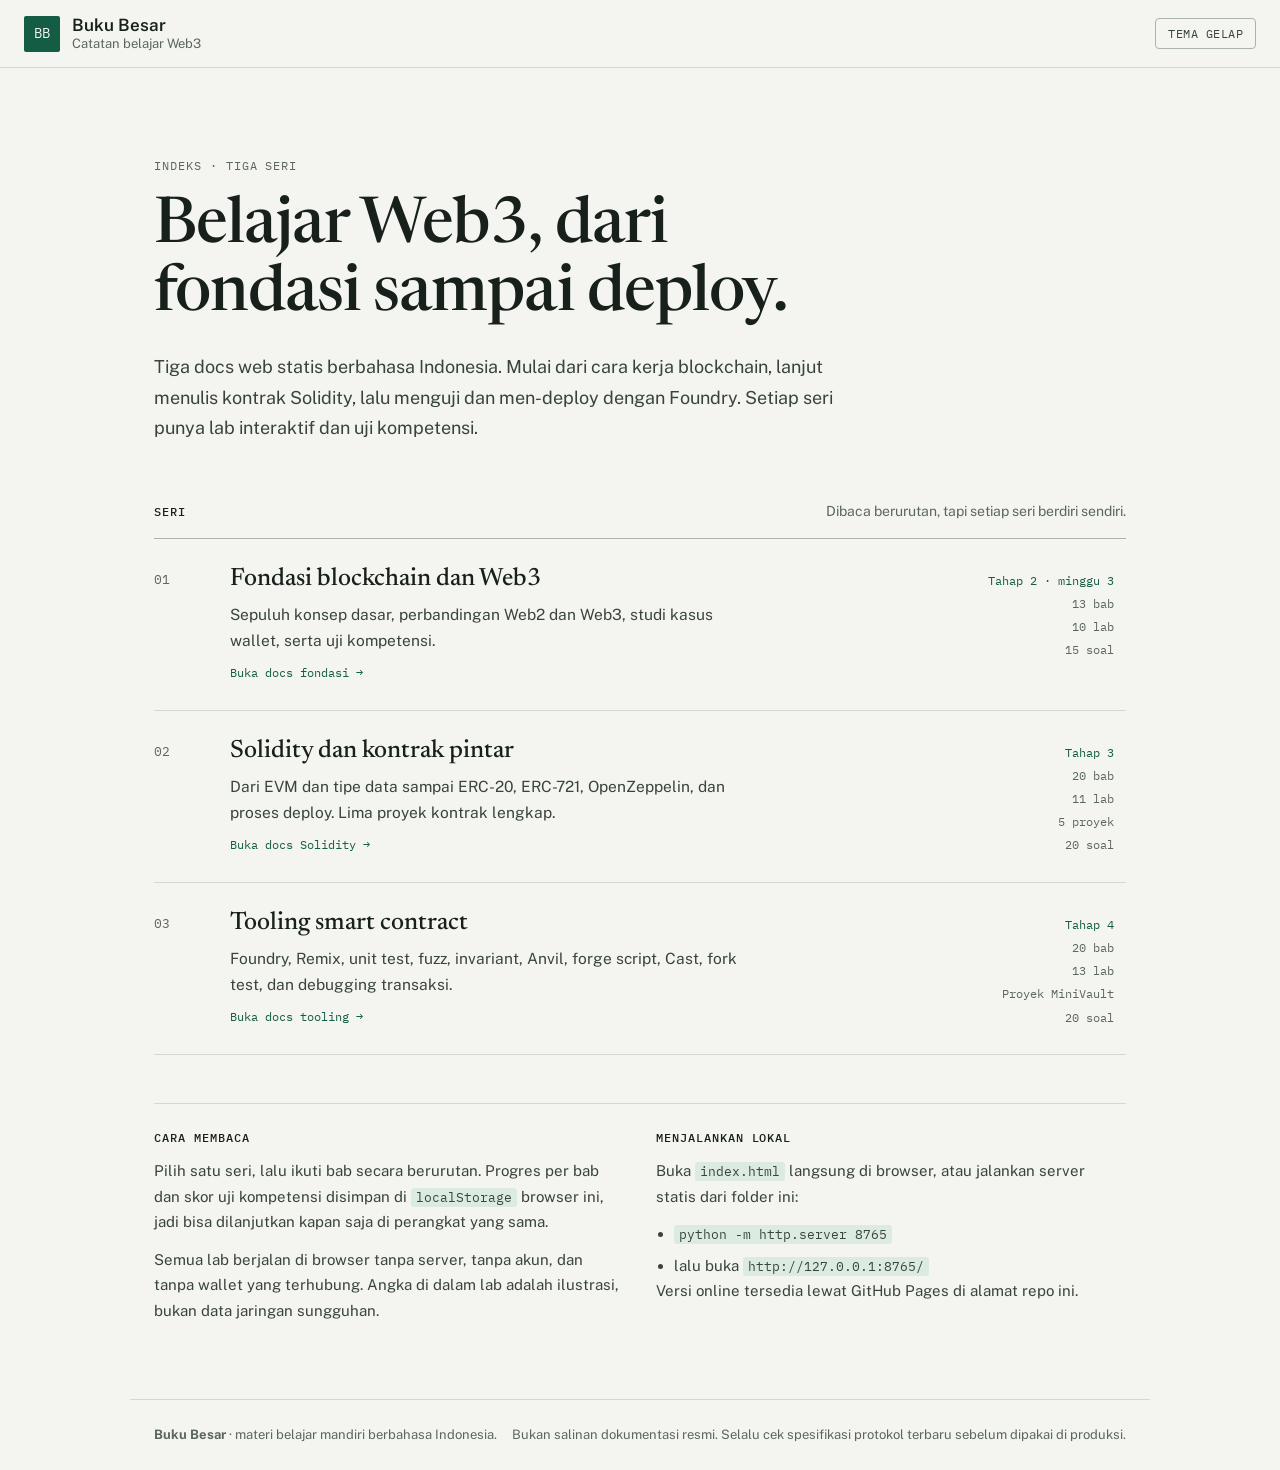
==== index.html @ d469bc22 "Inisialisasi docs belajar Web3: fondasi, Solidity, dan tooling" ====
<!DOCTYPE html>
<html lang="id">
<head>
  <meta charset="UTF-8">
  <meta name="viewport" content="width=device-width, initial-scale=1">
  <title>Buku Besar: Docs belajar Web3, Solidity, dan Tooling</title>
  <meta name="description" content="Indeks tiga seri docs belajar Web3 berbahasa Indonesia: fondasi blockchain, Solidity, dan tooling smart contract. Semua materi berjalan statis di browser.">
  <link rel="icon" href="data:image/svg+xml,%3Csvg xmlns='http://www.w3.org/2000/svg' viewBox='0 0 64 64'%3E%3Crect width='64' height='64' fill='%23145c43'/%3E%3Ctext x='32' y='43' font-family='monospace' font-size='24' fill='%23f4f5f0' text-anchor='middle'%3EBB%3C/text%3E%3C/svg%3E">
  <script>
    (function () {
      try {
        var raw = localStorage.getItem("bukubesar.theme");
        var saved = raw;
        try { saved = JSON.parse(raw); } catch (parseError) {}
        if (saved === "dark" || (!saved && window.matchMedia("(prefers-color-scheme: dark)").matches)) {
          document.documentElement.setAttribute("data-theme", "dark");
        }
      } catch (e) {}
    })();
  </script>
  <link rel="preconnect" href="https://fonts.googleapis.com">
  <link rel="preconnect" href="https://fonts.gstatic.com" crossorigin>
  <link href="https://fonts.googleapis.com/css2?family=IBM+Plex+Mono:wght@400;500&family=Newsreader:ital,opsz,wght@0,6..72,400;0,6..72,500;0,6..72,600;1,6..72,400&family=Public+Sans:wght@400;500;600;700&display=swap" rel="stylesheet">
  <style>
    :root {
      --paper: #f4f5f0;
      --surface: #fbfcf8;
      --ink: #18201b;
      --ink-soft: #38443c;
      --muted: #5b665f;
      --line: #d4d9cf;
      --line-strong: #aab4a9;
      --accent: #145c43;
      --accent-hover: #0e4633;
      --accent-soft: #dcebe2;
      --font-display: "Newsreader", "Iowan Old Style", "Palatino Linotype", Georgia, serif;
      --font-body: "Public Sans", "Segoe UI", system-ui, sans-serif;
      --font-mono: "IBM Plex Mono", "Cascadia Mono", Consolas, monospace;
      --header-h: 68px;
      --radius: 4px;
      color-scheme: light;
    }

    [data-theme="dark"] {
      --paper: #101512;
      --surface: #161d18;
      --ink: #e7e9e1;
      --ink-soft: #c5ccc3;
      --muted: #a4afa6;
      --line: #2b352e;
      --line-strong: #46544a;
      --accent: #6fd3a6;
      --accent-hover: #8ee2ba;
      --accent-soft: #1b3428;
      color-scheme: dark;
    }

    *,
    *::before,
    *::after {
      box-sizing: border-box;
    }

    html {
      -webkit-text-size-adjust: 100%;
    }

    body {
      margin: 0;
      background: var(--paper);
      color: var(--ink);
      font-family: var(--font-body);
      font-size: 17px;
      line-height: 1.7;
    }

    a {
      color: var(--accent);
      text-decoration-thickness: 1px;
      text-underline-offset: 3px;
    }

    a:hover {
      color: var(--accent-hover);
    }

    :focus-visible {
      outline: 2px solid var(--accent);
      outline-offset: 3px;
      border-radius: 2px;
    }

    .skip-link {
      position: absolute;
      left: 12px;
      top: -60px;
      padding: 8px 14px;
      background: var(--accent);
      color: var(--paper);
      border-radius: var(--radius);
      z-index: 20;
    }

    .skip-link:focus {
      top: 12px;
    }

    .site-header {
      display: flex;
      align-items: center;
      justify-content: space-between;
      gap: 16px;
      min-height: var(--header-h);
      padding: 0 24px;
      border-bottom: 1px solid var(--line);
      background: var(--paper);
    }

    .brand {
      display: flex;
      align-items: center;
      gap: 12px;
      color: var(--ink);
      text-decoration: none;
    }

    .brand-mark {
      display: grid;
      place-items: center;
      width: 36px;
      height: 36px;
      background: var(--accent);
      color: var(--paper);
      font-family: var(--font-mono);
      font-size: 14px;
      border-radius: 2px;
    }

    .brand-text {
      display: flex;
      flex-direction: column;
      line-height: 1.25;
    }

    .brand-text strong {
      font-weight: 600;
    }

    .brand-text span {
      color: var(--muted);
      font-size: 13px;
    }

    .theme-toggle {
      padding: 7px 12px;
      border: 1px solid var(--line-strong);
      border-radius: var(--radius);
      background: transparent;
      color: var(--ink-soft);
      font-family: var(--font-mono);
      font-size: 12px;
      letter-spacing: 0.04em;
      text-transform: uppercase;
      cursor: pointer;
    }

    .theme-toggle:hover {
      border-color: var(--accent);
      color: var(--accent);
    }

    main {
      max-width: 1020px;
      margin: 0 auto;
      padding: 0 24px 64px;
    }

    .hero {
      max-width: 720px;
      padding: clamp(48px, 8vw, 88px) 0 clamp(36px, 5vw, 56px);
    }

    .eyebrow {
      margin: 0 0 18px;
      color: var(--muted);
      font-family: var(--font-mono);
      font-size: 12px;
      letter-spacing: 0.08em;
      text-transform: uppercase;
    }

    h1 {
      margin: 0 0 22px;
      font-family: var(--font-display);
      font-size: clamp(2.3rem, 6vw, 4rem);
      font-weight: 500;
      line-height: 1.06;
      letter-spacing: -0.015em;
    }

    .lede {
      margin: 0;
      max-width: 62ch;
      color: var(--ink-soft);
      font-size: 18px;
    }

    .section-head {
      display: flex;
      align-items: baseline;
      justify-content: space-between;
      gap: 24px;
      padding-bottom: 14px;
      border-bottom: 1px solid var(--line-strong);
    }

    .section-head h2 {
      margin: 0;
      font-family: var(--font-mono);
      font-size: 12px;
      font-weight: 500;
      letter-spacing: 0.08em;
      text-transform: uppercase;
    }

    .section-head p {
      margin: 0;
      color: var(--muted);
      font-size: 14px;
      text-align: right;
    }

    .ledger {
      margin: 0;
      padding: 0;
      list-style: none;
    }

    .entry {
      display: grid;
      grid-template-columns: 56px minmax(0, 1fr) auto;
      gap: 20px;
      align-items: start;
      padding: 26px 12px 26px 0;
      border-bottom: 1px solid var(--line);
      color: inherit;
      text-decoration: none;
      transition: background-color 140ms ease;
    }

    .entry:hover {
      background: var(--surface);
      color: inherit;
    }

    .entry:focus-visible {
      outline-offset: -2px;
    }

    .entry-number {
      padding-top: 4px;
      color: var(--muted);
      font-family: var(--font-mono);
      font-size: 13px;
      font-variant-numeric: tabular-nums;
    }

    .entry-body h3 {
      margin: 0 0 6px;
      font-family: var(--font-display);
      font-size: 25px;
      font-weight: 500;
      line-height: 1.2;
    }

    .entry-body p {
      margin: 0;
      max-width: 58ch;
      color: var(--ink-soft);
      font-size: 15.5px;
    }

    .entry-meta {
      display: flex;
      flex-direction: column;
      gap: 4px;
      padding-top: 6px;
      color: var(--muted);
      font-family: var(--font-mono);
      font-size: 12px;
      line-height: 1.6;
      text-align: right;
      white-space: nowrap;
    }

    .entry-meta .stage {
      color: var(--accent);
    }

    .entry-arrow {
      display: block;
      margin-top: 10px;
      color: var(--accent);
      font-family: var(--font-mono);
      font-size: 12px;
    }

    .notes {
      display: grid;
      grid-template-columns: minmax(0, 1fr) minmax(0, 1fr);
      gap: 32px;
      margin-top: 48px;
      padding-top: 24px;
      border-top: 1px solid var(--line);
    }

    .notes h2 {
      margin: 0 0 10px;
      font-family: var(--font-mono);
      font-size: 12px;
      font-weight: 500;
      letter-spacing: 0.08em;
      text-transform: uppercase;
    }

    .notes p {
      margin: 0 0 12px;
      color: var(--ink-soft);
      font-size: 15px;
    }

    .notes ul {
      margin: 0;
      padding-left: 18px;
      color: var(--ink-soft);
      font-size: 15px;
    }

    .notes li + li {
      margin-top: 6px;
    }

    .notes code {
      padding: 1px 5px;
      background: var(--accent-soft);
      border-radius: 3px;
      font-family: var(--font-mono);
      font-size: 13px;
    }

    .site-footer {
      display: flex;
      flex-wrap: wrap;
      justify-content: space-between;
      gap: 12px;
      max-width: 1020px;
      margin: 0 auto;
      padding: 24px;
      border-top: 1px solid var(--line);
      color: var(--muted);
      font-size: 13px;
    }

    .site-footer p {
      margin: 0;
    }

    @media (max-width: 720px) {
      body {
        font-size: 16px;
      }

      .site-header {
        padding: 0 18px;
      }

      main {
        padding: 0 18px 48px;
      }

      .entry {
        grid-template-columns: 40px minmax(0, 1fr);
        gap: 12px;
        padding-right: 0;
      }

      .entry-meta {
        grid-column: 2;
        flex-direction: row;
        flex-wrap: wrap;
        gap: 4px 12px;
        padding-top: 0;
        text-align: left;
      }

      .entry-body h3 {
        font-size: 22px;
      }

      .notes {
        grid-template-columns: 1fr;
        gap: 24px;
      }

      .section-head {
        align-items: flex-start;
        flex-direction: column;
        gap: 4px;
      }

      .section-head p {
        text-align: left;
      }
    }

    @media (prefers-reduced-motion: reduce) {
      .entry {
        transition: none;
      }
    }
  </style>
</head>
<body>
  <a class="skip-link" href="#konten">Lewati ke konten</a>

  <header class="site-header">
    <a class="brand" href="./" aria-label="Buku Besar, halaman indeks">
      <span class="brand-mark" aria-hidden="true">BB</span>
      <span class="brand-text">
        <strong>Buku Besar</strong>
        <span>Catatan belajar Web3</span>
      </span>
    </a>
    <button class="theme-toggle" id="theme-toggle" type="button" aria-pressed="false">Tema gelap</button>
  </header>

  <main id="konten">
    <section class="hero">
      <p class="eyebrow">Indeks &middot; tiga seri</p>
      <h1>Belajar Web3, dari fondasi sampai deploy.</h1>
      <p class="lede">Tiga docs web statis berbahasa Indonesia. Mulai dari cara kerja blockchain, lanjut menulis kontrak Solidity, lalu menguji dan men-deploy dengan Foundry. Setiap seri punya lab interaktif dan uji kompetensi.</p>
    </section>

    <section aria-labelledby="judul-seri">
      <div class="section-head">
        <h2 id="judul-seri">Seri</h2>
        <p>Dibaca berurutan, tapi setiap seri berdiri sendiri.</p>
      </div>

      <ol class="ledger">
        <li>
          <a class="entry" href="docs/">
            <span class="entry-number" aria-hidden="true">01</span>
            <span class="entry-body">
              <h3>Fondasi blockchain dan Web3</h3>
              <p>Sepuluh konsep dasar, perbandingan Web2 dan Web3, studi kasus wallet, serta uji kompetensi.</p>
              <span class="entry-arrow">Buka docs fondasi &rarr;</span>
            </span>
            <span class="entry-meta">
              <span class="stage">Tahap 2 &middot; minggu 3</span>
              <span>13 bab</span>
              <span>10 lab</span>
              <span>15 soal</span>
            </span>
          </a>
        </li>
        <li>
          <a class="entry" href="solidity/">
            <span class="entry-number" aria-hidden="true">02</span>
            <span class="entry-body">
              <h3>Solidity dan kontrak pintar</h3>
              <p>Dari EVM dan tipe data sampai ERC-20, ERC-721, OpenZeppelin, dan proses deploy. Lima proyek kontrak lengkap.</p>
              <span class="entry-arrow">Buka docs Solidity &rarr;</span>
            </span>
            <span class="entry-meta">
              <span class="stage">Tahap 3</span>
              <span>20 bab</span>
              <span>11 lab</span>
              <span>5 proyek</span>
              <span>20 soal</span>
            </span>
          </a>
        </li>
        <li>
          <a class="entry" href="tools/">
            <span class="entry-number" aria-hidden="true">03</span>
            <span class="entry-body">
              <h3>Tooling smart contract</h3>
              <p>Foundry, Remix, unit test, fuzz, invariant, Anvil, forge script, Cast, fork test, dan debugging transaksi.</p>
              <span class="entry-arrow">Buka docs tooling &rarr;</span>
            </span>
            <span class="entry-meta">
              <span class="stage">Tahap 4</span>
              <span>20 bab</span>
              <span>13 lab</span>
              <span>Proyek MiniVault</span>
              <span>20 soal</span>
            </span>
          </a>
        </li>
      </ol>
    </section>

    <section class="notes" aria-labelledby="judul-catatan">
      <div>
        <h2 id="judul-catatan">Cara membaca</h2>
        <p>Pilih satu seri, lalu ikuti bab secara berurutan. Progres per bab dan skor uji kompetensi disimpan di <code>localStorage</code> browser ini, jadi bisa dilanjutkan kapan saja di perangkat yang sama.</p>
        <p>Semua lab berjalan di browser tanpa server, tanpa akun, dan tanpa wallet yang terhubung. Angka di dalam lab adalah ilustrasi, bukan data jaringan sungguhan.</p>
      </div>
      <div>
        <h2>Menjalankan lokal</h2>
        <p>Buka <code>index.html</code> langsung di browser, atau jalankan server statis dari folder ini:</p>
        <ul>
          <li><code>python -m http.server 8765</code></li>
          <li>lalu buka <code>http://127.0.0.1:8765/</code></li>
        </ul>
        <p>Versi online tersedia lewat GitHub Pages di alamat repo ini.</p>
      </div>
    </section>
  </main>

  <footer class="site-footer">
    <p><strong>Buku Besar</strong> &middot; materi belajar mandiri berbahasa Indonesia.</p>
    <p>Bukan salinan dokumentasi resmi. Selalu cek spesifikasi protokol terbaru sebelum dipakai di produksi.</p>
  </footer>

  <script>
    (function () {
      var root = document.documentElement;
      var button = document.getElementById("theme-toggle");
      if (!button) return;

      function current() {
        return root.getAttribute("data-theme") === "dark" ? "dark" : "light";
      }

      function render() {
        var dark = current() === "dark";
        button.textContent = dark ? "Tema terang" : "Tema gelap";
        button.setAttribute("aria-pressed", dark ? "true" : "false");
      }

      button.addEventListener("click", function () {
        var next = current() === "dark" ? "light" : "dark";
        if (next === "dark") {
          root.setAttribute("data-theme", "dark");
        } else {
          root.removeAttribute("data-theme");
        }
        try {
          localStorage.setItem("bukubesar.theme", JSON.stringify(next));
        } catch (e) {}
        render();
      });

      render();
    })();
  </script>
</body>
</html>
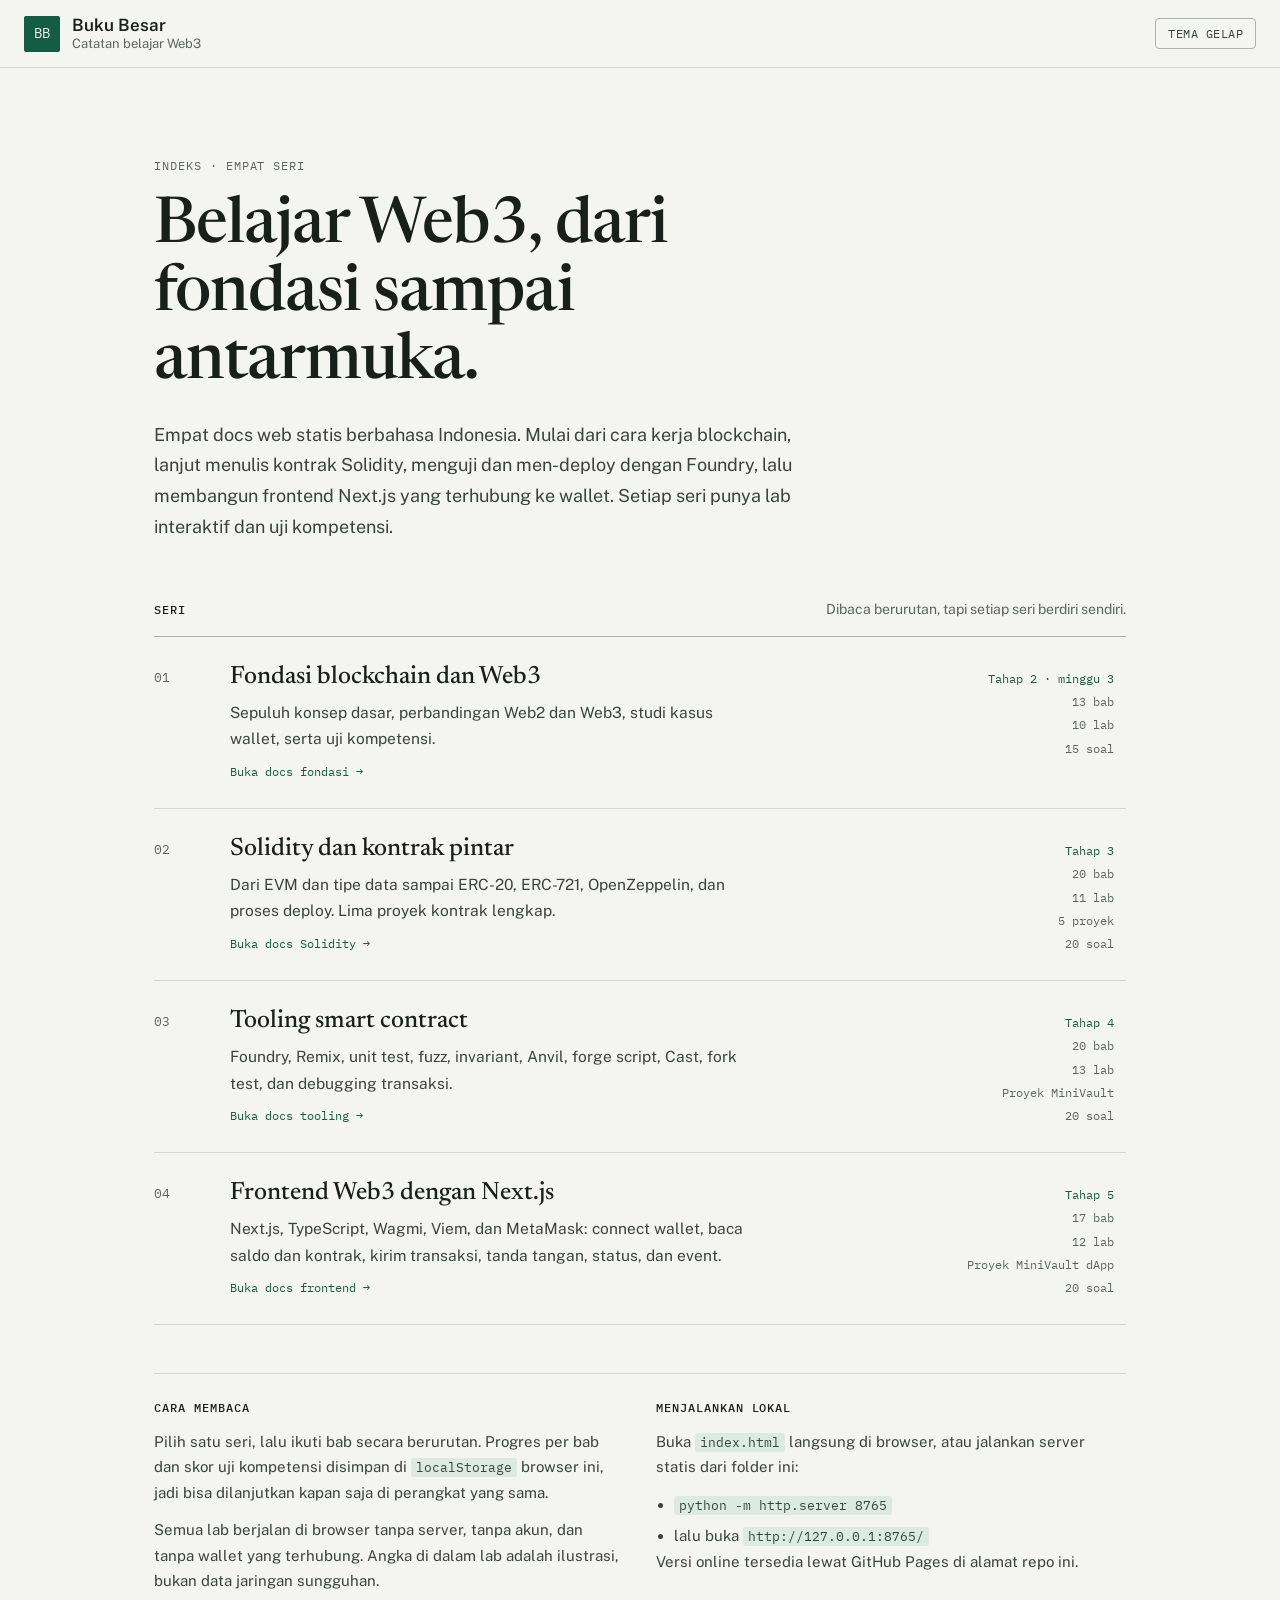
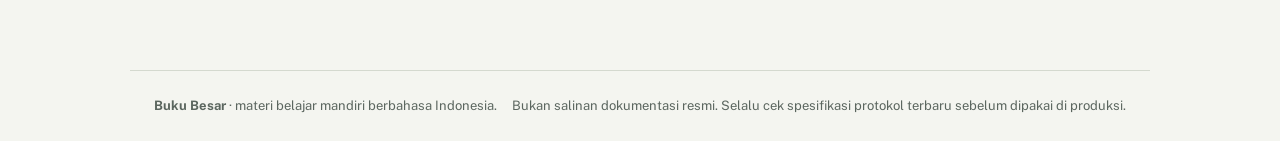
==== commit 949315e3: "Tambah docs frontend Web3 dengan Next.js Seri keempat: Next.js, TypeScript, Wagmi, Viem, dan MetaMas" ====
--- a/index.html
+++ b/index.html
@@ -3,8 +3,8 @@
 <head>
   <meta charset="UTF-8">
   <meta name="viewport" content="width=device-width, initial-scale=1">
-  <title>Buku Besar: Docs belajar Web3, Solidity, dan Tooling</title>
-  <meta name="description" content="Indeks tiga seri docs belajar Web3 berbahasa Indonesia: fondasi blockchain, Solidity, dan tooling smart contract. Semua materi berjalan statis di browser.">
+  <title>Buku Besar: Docs belajar Web3, Solidity, Tooling, dan Frontend</title>
+  <meta name="description" content="Indeks empat seri docs belajar Web3 berbahasa Indonesia: fondasi blockchain, Solidity, tooling smart contract, dan frontend Next.js. Semua materi berjalan statis di browser.">
   <link rel="icon" href="data:image/svg+xml,%3Csvg xmlns='http://www.w3.org/2000/svg' viewBox='0 0 64 64'%3E%3Crect width='64' height='64' fill='%23145c43'/%3E%3Ctext x='32' y='43' font-family='monospace' font-size='24' fill='%23f4f5f0' text-anchor='middle'%3EBB%3C/text%3E%3C/svg%3E">
   <script>
     (function () {
@@ -436,9 +436,9 @@
 
   <main id="konten">
     <section class="hero">
-      <p class="eyebrow">Indeks &middot; tiga seri</p>
-      <h1>Belajar Web3, dari fondasi sampai deploy.</h1>
-      <p class="lede">Tiga docs web statis berbahasa Indonesia. Mulai dari cara kerja blockchain, lanjut menulis kontrak Solidity, lalu menguji dan men-deploy dengan Foundry. Setiap seri punya lab interaktif dan uji kompetensi.</p>
+      <p class="eyebrow">Indeks &middot; empat seri</p>
+      <h1>Belajar Web3, dari fondasi sampai antarmuka.</h1>
+      <p class="lede">Empat docs web statis berbahasa Indonesia. Mulai dari cara kerja blockchain, lanjut menulis kontrak Solidity, menguji dan men-deploy dengan Foundry, lalu membangun frontend Next.js yang terhubung ke wallet. Setiap seri punya lab interaktif dan uji kompetensi.</p>
     </section>
 
     <section aria-labelledby="judul-seri">
@@ -494,6 +494,23 @@
               <span>20 bab</span>
               <span>13 lab</span>
               <span>Proyek MiniVault</span>
+              <span>20 soal</span>
+            </span>
+          </a>
+        </li>
+        <li>
+          <a class="entry" href="nextjs/">
+            <span class="entry-number" aria-hidden="true">04</span>
+            <span class="entry-body">
+              <h3>Frontend Web3 dengan Next.js</h3>
+              <p>Next.js, TypeScript, Wagmi, Viem, dan MetaMask: connect wallet, baca saldo dan kontrak, kirim transaksi, tanda tangan, status, dan event.</p>
+              <span class="entry-arrow">Buka docs frontend &rarr;</span>
+            </span>
+            <span class="entry-meta">
+              <span class="stage">Tahap 5</span>
+              <span>17 bab</span>
+              <span>12 lab</span>
+              <span>Proyek MiniVault dApp</span>
               <span>20 soal</span>
             </span>
           </a>
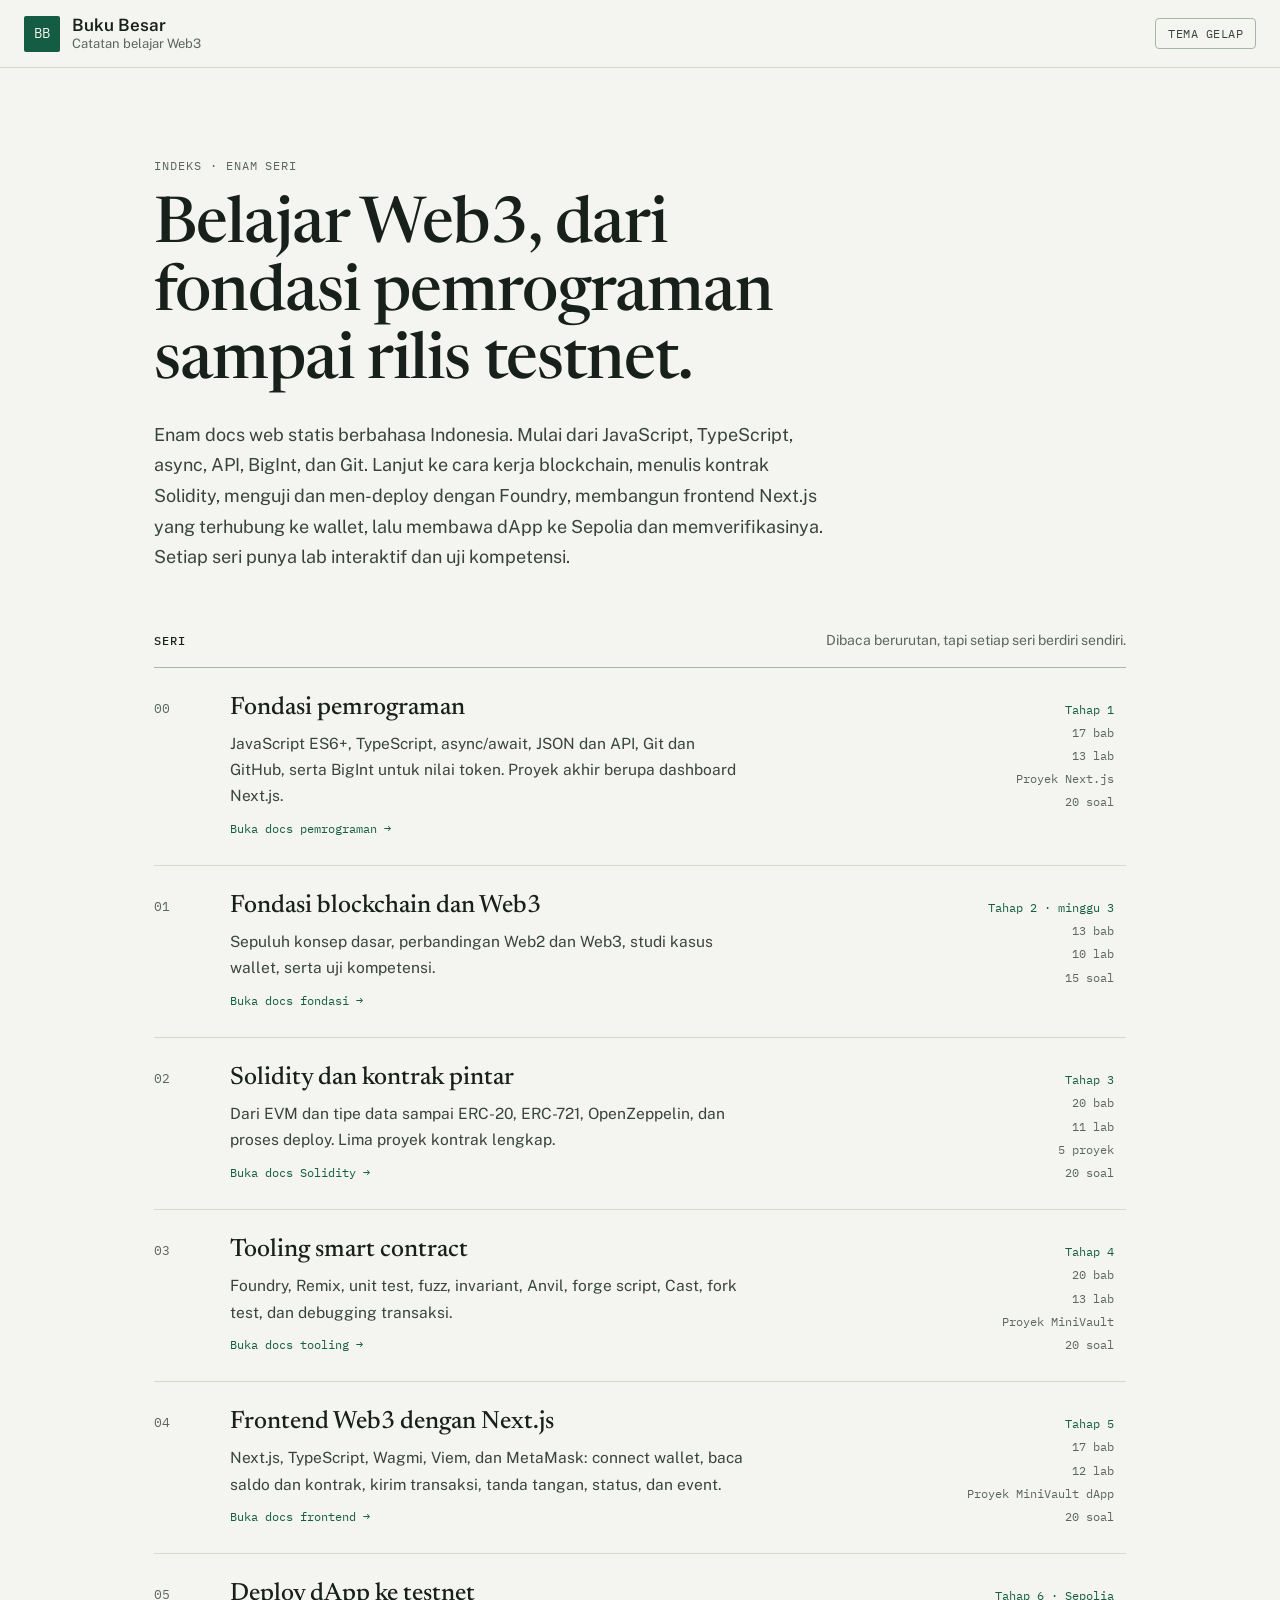
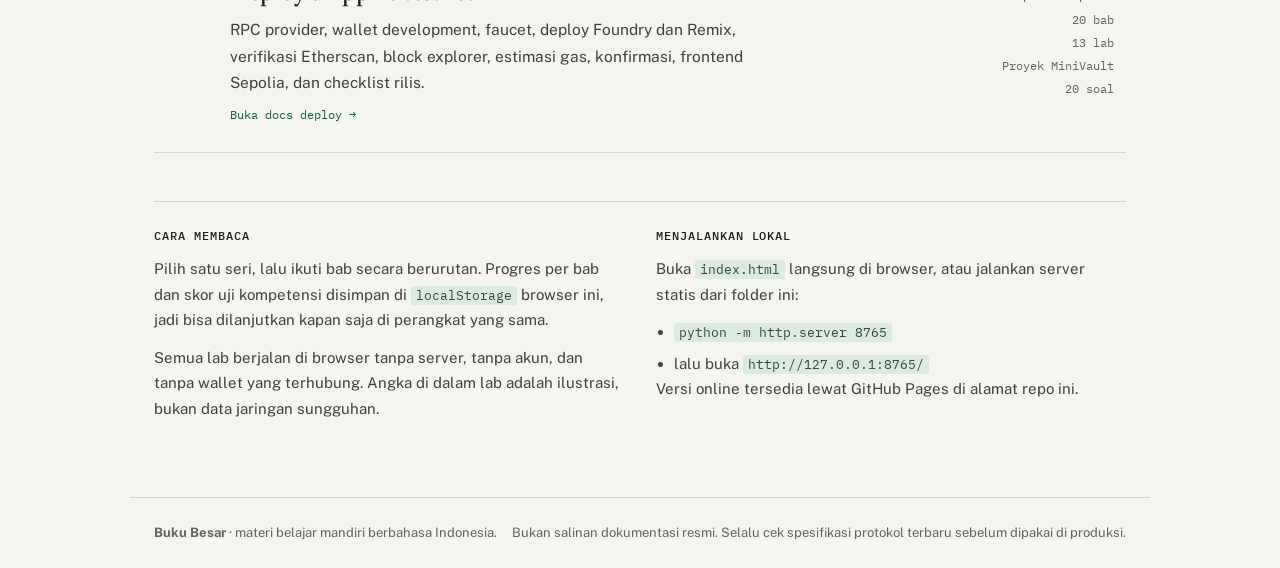
==== commit 62def4af: "Tambah docs fundamentals dan deploy ke Sepolia Dua docs baru: fundamentals (JavaScript, TypeScript, " ====
--- a/index.html
+++ b/index.html
@@ -3,8 +3,8 @@
 <head>
   <meta charset="UTF-8">
   <meta name="viewport" content="width=device-width, initial-scale=1">
-  <title>Buku Besar: Docs belajar Web3, Solidity, Tooling, dan Frontend</title>
-  <meta name="description" content="Indeks empat seri docs belajar Web3 berbahasa Indonesia: fondasi blockchain, Solidity, tooling smart contract, dan frontend Next.js. Semua materi berjalan statis di browser.">
+  <title>Buku Besar: Docs belajar Pemrograman, Web3, Solidity, Tooling, Frontend, dan Deploy</title>
+  <meta name="description" content="Indeks enam seri docs belajar Web3 berbahasa Indonesia: fondasi pemrograman, blockchain, Solidity, tooling smart contract, frontend Next.js, dan deploy dApp ke Sepolia testnet. Semua materi berjalan statis di browser.">
   <link rel="icon" href="data:image/svg+xml,%3Csvg xmlns='http://www.w3.org/2000/svg' viewBox='0 0 64 64'%3E%3Crect width='64' height='64' fill='%23145c43'/%3E%3Ctext x='32' y='43' font-family='monospace' font-size='24' fill='%23f4f5f0' text-anchor='middle'%3EBB%3C/text%3E%3C/svg%3E">
   <script>
     (function () {
@@ -436,9 +436,9 @@
 
   <main id="konten">
     <section class="hero">
-      <p class="eyebrow">Indeks &middot; empat seri</p>
-      <h1>Belajar Web3, dari fondasi sampai antarmuka.</h1>
-      <p class="lede">Empat docs web statis berbahasa Indonesia. Mulai dari cara kerja blockchain, lanjut menulis kontrak Solidity, menguji dan men-deploy dengan Foundry, lalu membangun frontend Next.js yang terhubung ke wallet. Setiap seri punya lab interaktif dan uji kompetensi.</p>
+      <p class="eyebrow">Indeks &middot; enam seri</p>
+      <h1>Belajar Web3, dari fondasi pemrograman sampai rilis testnet.</h1>
+      <p class="lede">Enam docs web statis berbahasa Indonesia. Mulai dari JavaScript, TypeScript, async, API, BigInt, dan Git. Lanjut ke cara kerja blockchain, menulis kontrak Solidity, menguji dan men-deploy dengan Foundry, membangun frontend Next.js yang terhubung ke wallet, lalu membawa dApp ke Sepolia dan memverifikasinya. Setiap seri punya lab interaktif dan uji kompetensi.</p>
     </section>
 
     <section aria-labelledby="judul-seri">
@@ -448,6 +448,23 @@
       </div>
 
       <ol class="ledger">
+        <li>
+          <a class="entry" href="fundamentals/">
+            <span class="entry-number" aria-hidden="true">00</span>
+            <span class="entry-body">
+              <h3>Fondasi pemrograman</h3>
+              <p>JavaScript ES6+, TypeScript, async/await, JSON dan API, Git dan GitHub, serta BigInt untuk nilai token. Proyek akhir berupa dashboard Next.js.</p>
+              <span class="entry-arrow">Buka docs pemrograman &rarr;</span>
+            </span>
+            <span class="entry-meta">
+              <span class="stage">Tahap 1</span>
+              <span>17 bab</span>
+              <span>13 lab</span>
+              <span>Proyek Next.js</span>
+              <span>20 soal</span>
+            </span>
+          </a>
+        </li>
         <li>
           <a class="entry" href="docs/">
             <span class="entry-number" aria-hidden="true">01</span>
@@ -511,6 +528,23 @@
               <span>17 bab</span>
               <span>12 lab</span>
               <span>Proyek MiniVault dApp</span>
+              <span>20 soal</span>
+            </span>
+          </a>
+        </li>
+        <li>
+          <a class="entry" href="deploy/">
+            <span class="entry-number" aria-hidden="true">05</span>
+            <span class="entry-body">
+              <h3>Deploy dApp ke testnet</h3>
+              <p>RPC provider, wallet development, faucet, deploy Foundry dan Remix, verifikasi Etherscan, block explorer, estimasi gas, konfirmasi, frontend Sepolia, dan checklist rilis.</p>
+              <span class="entry-arrow">Buka docs deploy &rarr;</span>
+            </span>
+            <span class="entry-meta">
+              <span class="stage">Tahap 6 &middot; Sepolia</span>
+              <span>20 bab</span>
+              <span>13 lab</span>
+              <span>Proyek MiniVault</span>
               <span>20 soal</span>
             </span>
           </a>
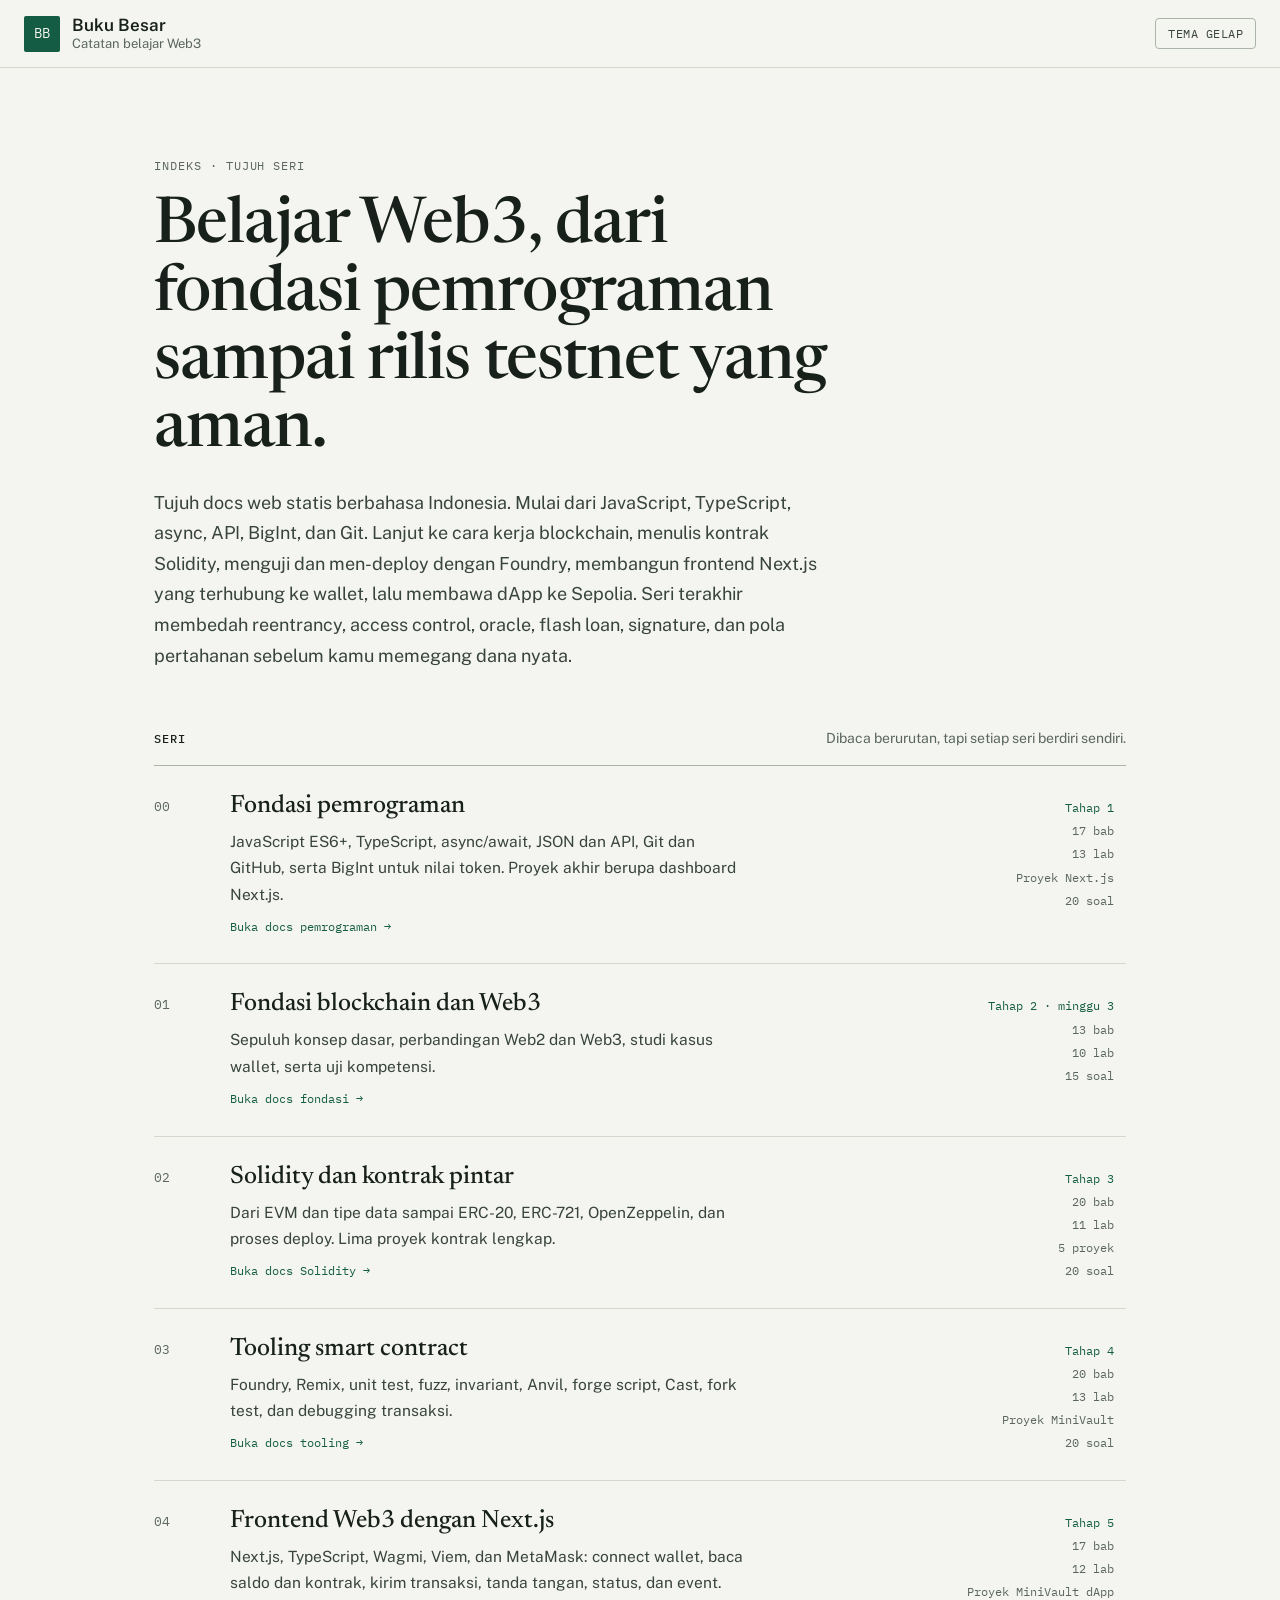
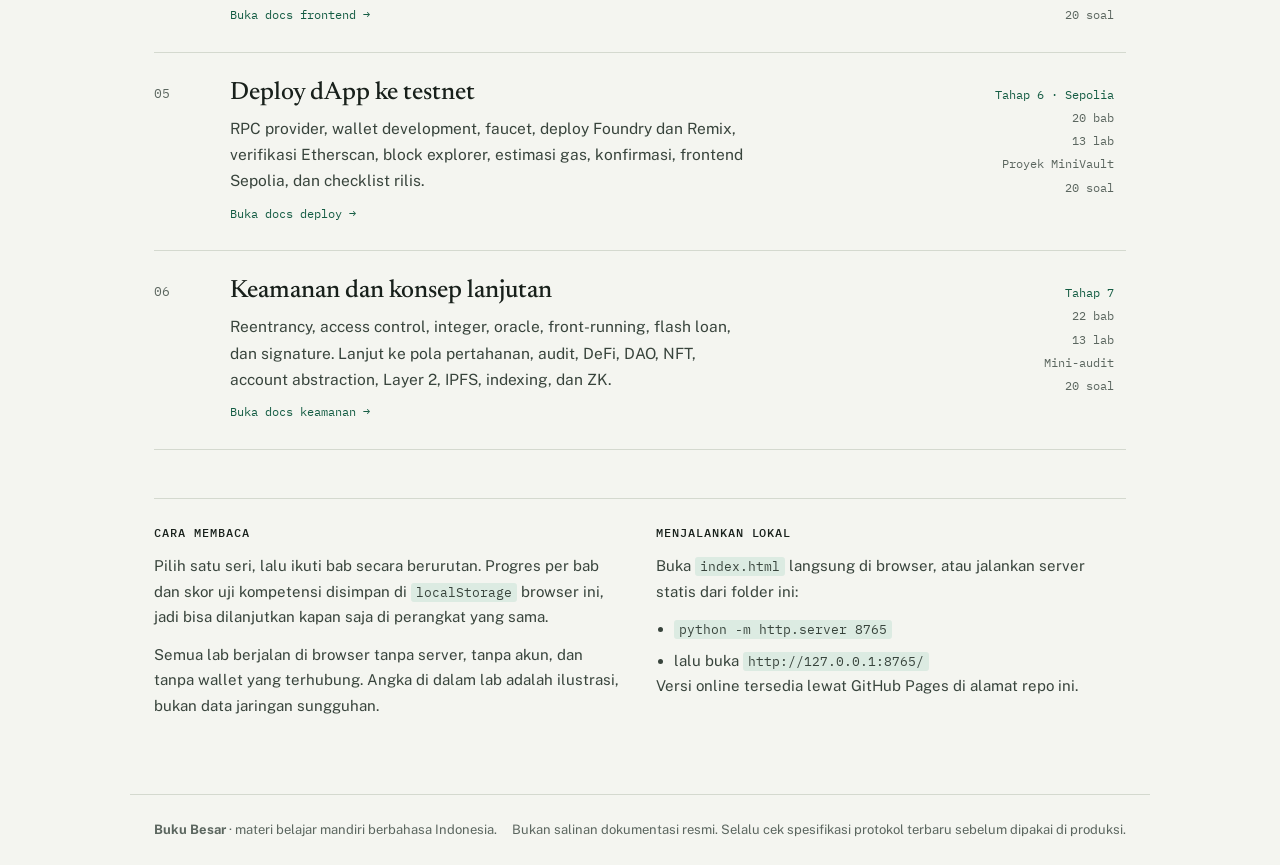
==== commit 0e90a6c7: "Tambah docs keamanan smart contract dan tautkan di indeks" ====
--- a/index.html
+++ b/index.html
@@ -3,8 +3,8 @@
 <head>
   <meta charset="UTF-8">
   <meta name="viewport" content="width=device-width, initial-scale=1">
-  <title>Buku Besar: Docs belajar Pemrograman, Web3, Solidity, Tooling, Frontend, dan Deploy</title>
-  <meta name="description" content="Indeks enam seri docs belajar Web3 berbahasa Indonesia: fondasi pemrograman, blockchain, Solidity, tooling smart contract, frontend Next.js, dan deploy dApp ke Sepolia testnet. Semua materi berjalan statis di browser.">
+  <title>Buku Besar: Docs belajar Pemrograman, Web3, Solidity, Tooling, Frontend, Keamanan, dan Deploy</title>
+  <meta name="description" content="Indeks tujuh seri docs belajar Web3 berbahasa Indonesia: fondasi pemrograman, blockchain, Solidity, tooling smart contract, frontend Next.js, deploy dApp ke Sepolia testnet, dan keamanan smart contract. Semua materi berjalan statis di browser.">
   <link rel="icon" href="data:image/svg+xml,%3Csvg xmlns='http://www.w3.org/2000/svg' viewBox='0 0 64 64'%3E%3Crect width='64' height='64' fill='%23145c43'/%3E%3Ctext x='32' y='43' font-family='monospace' font-size='24' fill='%23f4f5f0' text-anchor='middle'%3EBB%3C/text%3E%3C/svg%3E">
   <script>
     (function () {
@@ -436,9 +436,9 @@
 
   <main id="konten">
     <section class="hero">
-      <p class="eyebrow">Indeks &middot; enam seri</p>
-      <h1>Belajar Web3, dari fondasi pemrograman sampai rilis testnet.</h1>
-      <p class="lede">Enam docs web statis berbahasa Indonesia. Mulai dari JavaScript, TypeScript, async, API, BigInt, dan Git. Lanjut ke cara kerja blockchain, menulis kontrak Solidity, menguji dan men-deploy dengan Foundry, membangun frontend Next.js yang terhubung ke wallet, lalu membawa dApp ke Sepolia dan memverifikasinya. Setiap seri punya lab interaktif dan uji kompetensi.</p>
+      <p class="eyebrow">Indeks &middot; tujuh seri</p>
+      <h1>Belajar Web3, dari fondasi pemrograman sampai rilis testnet yang aman.</h1>
+      <p class="lede">Tujuh docs web statis berbahasa Indonesia. Mulai dari JavaScript, TypeScript, async, API, BigInt, dan Git. Lanjut ke cara kerja blockchain, menulis kontrak Solidity, menguji dan men-deploy dengan Foundry, membangun frontend Next.js yang terhubung ke wallet, lalu membawa dApp ke Sepolia. Seri terakhir membedah reentrancy, access control, oracle, flash loan, signature, dan pola pertahanan sebelum kamu memegang dana nyata.</p>
     </section>
 
     <section aria-labelledby="judul-seri">
@@ -545,6 +545,23 @@
               <span>20 bab</span>
               <span>13 lab</span>
               <span>Proyek MiniVault</span>
+              <span>20 soal</span>
+            </span>
+          </a>
+        </li>
+        <li>
+          <a class="entry" href="security/">
+            <span class="entry-number" aria-hidden="true">06</span>
+            <span class="entry-body">
+              <h3>Keamanan dan konsep lanjutan</h3>
+              <p>Reentrancy, access control, integer, oracle, front-running, flash loan, dan signature. Lanjut ke pola pertahanan, audit, DeFi, DAO, NFT, account abstraction, Layer 2, IPFS, indexing, dan ZK.</p>
+              <span class="entry-arrow">Buka docs keamanan &rarr;</span>
+            </span>
+            <span class="entry-meta">
+              <span class="stage">Tahap 7</span>
+              <span>22 bab</span>
+              <span>13 lab</span>
+              <span>Mini-audit</span>
               <span>20 soal</span>
             </span>
           </a>
